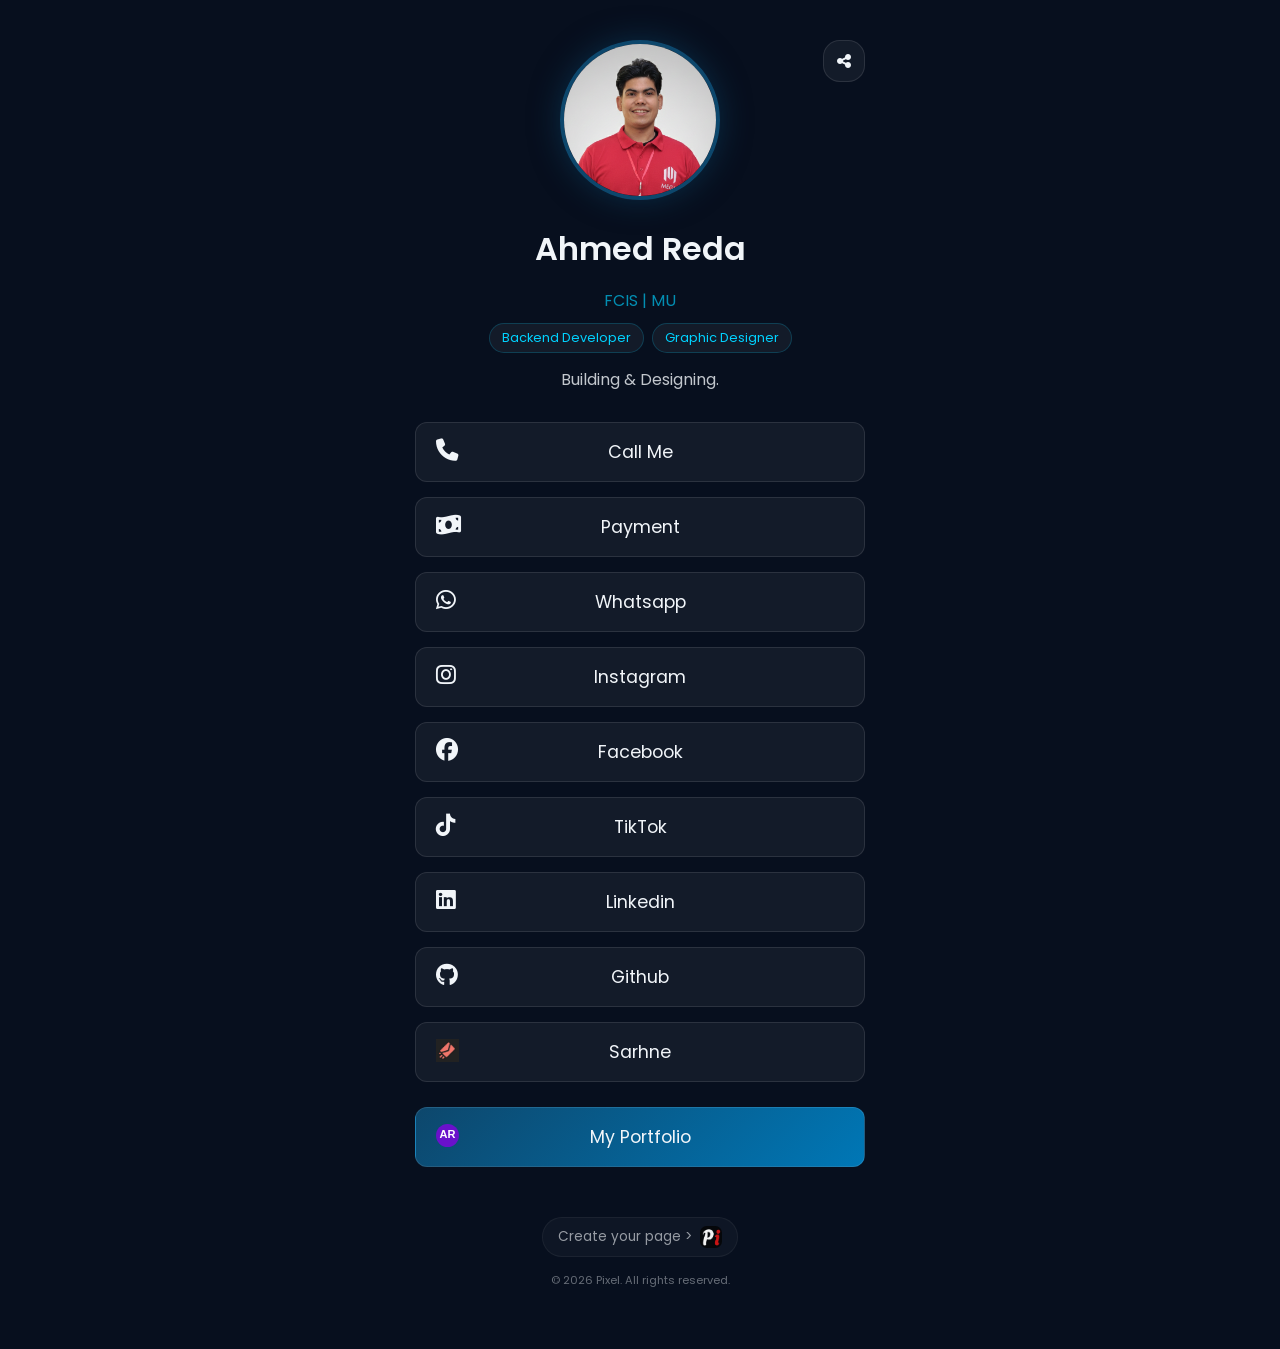
==== index.html @ ec97d22b "Update index.html" ====
<!DOCTYPE html>
<html lang="en">
<head>
    <meta charset="UTF-8">
    <meta name="viewport" content="width=device-width, initial-scale=1.0">
    <title>Ahmed Reda | Links</title>

    <link rel="icon" href="img/user.svg" type="image/svg+xml">
    <link rel="stylesheet" href="https://cdnjs.cloudflare.com/ajax/libs/font-awesome/6.5.1/css/all.min.css">
    <link href="https://fonts.googleapis.com/css2?family=Poppins:wght@300;400;600&display=swap" rel="stylesheet">
    <link rel="stylesheet" href="style.css">
</head>
<body>

    <div class="container">
        <div class="share-trigger" onclick="toggleShareMenu(true)" title="Share Profile">
            <i class="fas fa-share-nodes"></i>
        </div>

        <header class="top">
            <div class="image">
                <img class="my_photo" src="img/my_photo.jpg?v=1" alt="Ahmed Reda">
            </div>
            <h1>Ahmed Reda</h1>
            <p class="MU">FCIS | MU</p>
            <div class="tags">
                <span class="tag">Backend Developer</span>
                <span class="tag">Graphic Designer</span>
            </div>
            <p class="bio">Building & Designing.</p>
        </header>

        <div id="call-menu" class="call-menu-overlay" onclick="toggleCallMenu(false)">
            <div class="call-menu-content" onclick="event.stopPropagation()">
                <h3>Choose a Number</h3>
                <a href="tel:+201284825686" class="num-link">
                    <i class="fas fa-sim-card"></i>  012 848 25 686
                </a>
                <a href="tel:+201031898392" class="num-link">
                    <i class="fas fa-sim-card"></i>  010 318 98 392
                </a>
                <button class="close-btn" onclick="toggleCallMenu(false)">Cancel</button>
            </div>
        </div>

        <div id="share-menu" class="call-menu-overlay" onclick="toggleShareMenu(false)">
            <div class="call-menu-content" onclick="event.stopPropagation()">
                <h3>Share My Card</h3>
                
                <div id="qrcode-container">
                    <img id="qr-code" src="" alt="QR Code">
                </div>
                
                <div class="share-actions">
                    <button class="num-link" onclick="copyToClipboard()">
                        <i class="fas fa-copy"></i> <span id="copy-text">Copy Link</span>
                    </button>
                </div>
                <button class="close-btn" onclick="toggleShareMenu(false)">Close</button>
            </div>
        </div>

        <div id="payment-menu" class="call-menu-overlay" onclick="togglePaymentMenu(false)" style="display: none;">
            <div class="call-menu-content" onclick="event.stopPropagation()">
                <h3>Choose Payment Method</h3>

                <a href="tel:*9*7*01031898392*#" class="num-link">
                    <i class="fas fa-mobile-alt"></i>
                    Vodafone Cash
                </a>

                <a href="https://ipn.eg/S/ahmedreda277019/instapay/9JUvPa"
                target="_blank"
                class="num-link">
                    <i class="fas fa-building-columns"></i>
                    InstaPay
                </a>

                <button class="close-btn" onclick="togglePaymentMenu(false)">Close</button>
            </div>
        </div>

        <ul class="links">
            <li>
                <a href="javascript:void(0)" onclick="toggleCallMenu(true)">
                    <i class="fas fa-phone"></i> Call Me
                </a>
            </li>
            <li>
                <a href="javascript:void(0)" onclick="togglePaymentMenu(true)">
                    <i class="fas fa-money-bill-wave"></i> Payment
                </a>
            </li>
            <li><a href="https://wa.me/201284825686" target="_blank"><i class="fab fa-whatsapp"></i> Whatsapp</a></li>
            <li><a href="https://www.instagram.com/a7med.red3" target="_blank"><i class="fab fa-instagram"></i> Instagram</a></li>
            <li><a href="https://www.facebook.com/share/1CZmvEN8GP/" target="_blank"><i class="fab fa-facebook"></i> Facebook</a></li>
            <li><a href="https://www.tiktok.com/@a7med__red3" target="_blank"><i class="fab fa-tiktok"></i> TikTok</a></li>
            <li><a href="https://www.linkedin.com/in/ahmed-reda-446147376" target="_blank"><i class="fab fa-linkedin"></i> Linkedin</a></li>
            <li><a href="https://github.com/a7med-red3" target="_blank"><i class="fab fa-github"></i> Github</a></li>
            <li>
                <a href="https://ahmedred3.sarhne.com" target="_blank">
                    <img class="sarhne" src="img/sarhne.png" alt="sarhne"> Sarhne
                </a>
            </li>
            <li class="portfolio-btn">
                <a href="https://a7med-red3.github.io/My-Portfolio/" target="_blank">
                    <img class="AR" src="img/AR.svg" alt="AR"> My Portfolio
                </a>
            </li>
        </ul>


        <footer class="footer">
            <a href="https://pixel-card.github.io/pixel/" target="_blank" class="powered-by">
                <span>Create your page > </span>
                <img src="img/logo.png" alt="Pixel Logo" class="pi-logo">
            </a>
            <p class="copyright">© 2026 Pixel. All rights reserved.</p>
        </footer>
    </div>

    <script>

        function toggleCallMenu(open) {
            const menu = document.getElementById('call-menu');
            if(open) {
                menu.style.display = 'flex';
                document.body.style.overflow = 'hidden';
            } else {
                menu.style.display = 'none';
                document.body.style.overflow = 'auto';
            }
        }


        function toggleShareMenu(open) {
            const menu = document.getElementById('share-menu');
            const qrImg = document.getElementById('qr-code');
            if(open) {
                const currentUrl = window.location.href;
                qrImg.src = `https://api.qrserver.com/v1/create-qr-code/?size=150x150&data=${encodeURIComponent(currentUrl)}`;
                
                menu.style.display = 'flex';
                document.body.style.overflow = 'hidden';
            } else {
                menu.style.display = 'none';
                document.body.style.overflow = 'auto';
                document.getElementById('copy-text').innerText = "Copy Link";
            }
        }

        function copyToClipboard() {
            const currentUrl = window.location.href;
            navigator.clipboard.writeText(currentUrl).then(() => {
                const copyText = document.getElementById('copy-text');
                copyText.innerText = "Copied! ✅";
                setTimeout(() => {
                    copyText.innerText = "Copy Link";
                }, 2000);
            });
        }

        function togglePaymentMenu(open) {
            const menu = document.getElementById('payment-menu');
            open ? openMenu(menu) : closeMenu(menu);
        }

        function openMenu(menu) {
            menu.style.display = 'flex'; 
        }

        function closeMenu(menu) {
            menu.style.display = 'none';
        }
    </script>
</body>
</html>
---- style.css ----
:root {
    --primary-color: #0d476c;
    --accent-color: #00d2ff;
    --bg-color: #070f1e; 
    --text-color: #f1f5f9;
    --card-bg: rgba(255, 255, 255, 0.05);
}

* {
    box-sizing: border-box;
    margin: 0;
    padding: 0;
}

body {
    background: var(--bg-color);
    font-family: 'Poppins', sans-serif;
    color: var(--text-color);
    display: flex;
    justify-content: center;
    min-height: 100vh;
    padding: 40px 20px;
}

.container {
    width: 100%;
    max-width: 450px;
    text-align: center;
    position: relative; 
}

.share-trigger {
    position: absolute;
    top: 0;
    right: 0;
    background: var(--card-bg);
    width: 42px;
    height: 42px;
    border-radius: 40%;
    display: flex;
    justify-content: center;
    align-items: center;
    cursor: pointer;
    border: 1px solid rgba(255, 255, 255, 0.1);
    transition: 0.3s;
    z-index: 10;
}

.share-trigger:hover {
    background: var(--primary-color);
    border-color: var(--accent-color);
    
}

.image { margin-bottom: 18px; }

.my_photo {
    width: 160px;
    height: 160px;
    border-radius: 50%;
    object-fit: cover;
    border: 4px solid var(--primary-color);
    box-shadow: 0 0 30px rgba(13, 71, 108, 0.5);
}

h1 {
    font-size: 2rem;
    font-weight: 550;
    margin-bottom: 10px;
}

.tags {
    display: flex;
    flex-wrap: wrap;
    justify-content: center;
    gap: 8px;
    margin-bottom: 15px;
}

.tag {
    background: var(--card-bg);
    padding: 5px 12px;
    border-radius: 15px;
    font-size: 0.8rem;
    color: var(--accent-color);
    border: 1px solid rgba(0, 210, 255, 0.2);
}

.MU {
    color: #00d0ffa8;
    padding: 5px 12px;
    font-size: 1rem;
    margin-bottom: 5px;
}

.bio {
    font-size: 1rem;
    opacity: 0.8;
    line-height: 1.5;
    margin-bottom: 30px;
}

.links {
    list-style: none;
    display: flex;
    flex-direction: column;
    gap: 15px;
}

.links li {
    background: var(--card-bg);
    border: 1px solid rgba(255, 255, 255, 0.1);
    border-radius: 12px;
    transition: all 0.3s cubic-bezier(0.4, 0, 0.2, 1);
}

.links li a {
    display: block;
    padding: 16px 25px;
    color: var(--text-color);
    text-decoration: none;
    font-weight: 400;
    font-size: 1.1rem;
    position: relative;
    cursor: pointer;
}

.links li:hover {
    background: var(--primary-color);
    transform: translateY(-3px);
    box-shadow: 0 10px 20px rgba(0, 0, 0, 0.3);
    border-color: var(--accent-color);
}

.links li a i {
    position: absolute; 
    left: 20px; 
    font-size: 1.4rem;
}

.AR, .sarhne {
    width: 23px;
    position: absolute; 
    left: 20px; 
}

.portfolio-btn {
    background: linear-gradient(135deg, var(--primary-color), #0077b6) !important;
    margin-top: 10px;
}

.footer {
    margin-top: 50px;
    padding-bottom: 20px;
    text-align: center;
}

.powered-by {
    display: inline-flex;
    align-items: center;
    gap: 8px;
    text-decoration: none;
    color: rgba(241, 245, 249, 0.6); 
    font-size: 0.85rem;
    transition: 0.3s all ease;
    background: rgba(255, 255, 255, 0.03);
    padding: 8px 15px;
    border-radius: 20px;
    border: 1px solid rgba(255, 255, 255, 0.05);
}

.powered-by:hover {
    color: var(--accent-color);
    background: rgba(0, 210, 255, 0.05);
    border-color: var(--accent-color);
    transform: translateY(-2px);
}

.pi-logo {
    width: 22px;
    height: 22px;
    border-radius: 30%;
}

.copyright {
    margin-top: 15px;
    font-size: 0.7rem;
    opacity: 0.4;
}

/* --- Overlays (Call & Share) --- */
.call-menu-overlay {
    position: fixed;
    top: 0; left: 0;
    width: 100%; height: 100%;
    background: rgba(0, 0, 0, 0.85);
    backdrop-filter: blur(8px);
    display: none; 
    justify-content: center;
    align-items: flex-end; 
    z-index: 99999;
}

.call-menu-content {
    background: #0a1628;
    width: 100%;
    max-width: 450px;
    padding: 30px 20px;
    border-radius: 30px 30px 0 0;
    text-align: center;
    animation: slideUp 0.4s cubic-bezier(0.175, 0.885, 0.32, 1.275);
    display: flex;
    flex-direction: column;
    gap: 15px;
    border-top: 2px solid var(--accent-color);
}

@keyframes slideUp {
    from { transform: translateY(100%); opacity: 0; }
    to { transform: translateY(0); opacity: 1; }
}

#qrcode-container {
    background: white;
    padding: 12px;
    border-radius: 12px;
    width: fit-content;
    margin: 10px auto;
}

#qr-code {
    width: 140px;
    height: 140px;
    display: block;
}

.num-link {
    display: flex;
    align-items: center;
    justify-content: center;
    gap: 12px;
    padding: 18px;
    background: var(--card-bg);
    border-radius: 15px;
    text-decoration: none;
    color: white;
    font-size: 1.1rem;
    font-weight: 600;
    border: 1px solid rgba(0, 210, 255, 0.1);
    transition: 0.3s;
    cursor: pointer;
    width: 100%;
}

.num-link:hover {
    background: var(--primary-color);
    border-color: var(--accent-color);
}

.num-link i { color: var(--accent-color); }

.close-btn {
    margin-top: 10px;
    padding: 12px;
    border: none;
    background: none;
    color: #ff4d4d;
    font-weight: 600;
    cursor: pointer;
    font-size: 1rem;
}

@media (max-width: 480px) {
    h1 { font-size: 1.7rem; }
    .my_photo { width: 130px; height: 130px; }
    .share-trigger { top: -10px; right: 10px; }
}
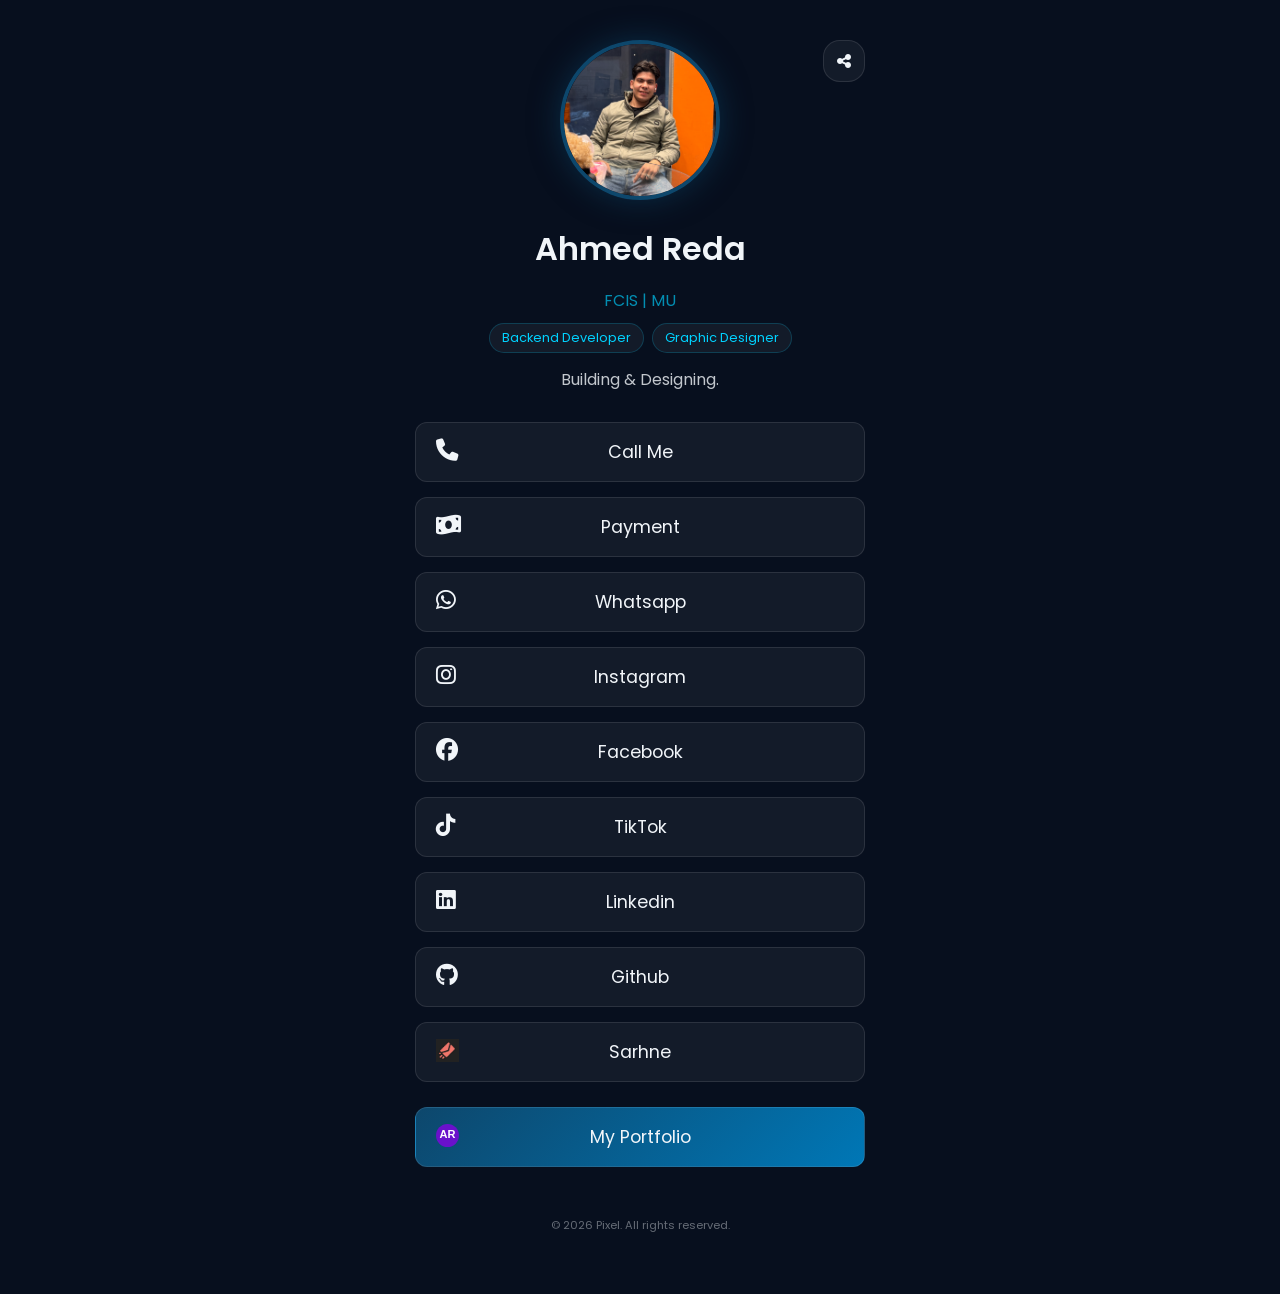
==== commit c317a94e: "Fix HTML encoding issues in index.html" ====
--- a/index.html
+++ b/index.html
@@ -111,10 +111,6 @@
 
 
         <footer class="footer">
-            <a href="https://pixel-card.github.io/pixel/" target="_blank" class="powered-by">
-                <span>Create your page > </span>
-                <img src="img/logo.png" alt="Pixel Logo" class="pi-logo">
-            </a>
             <p class="copyright">© 2026 Pixel. All rights reserved.</p>
         </footer>
     </div>
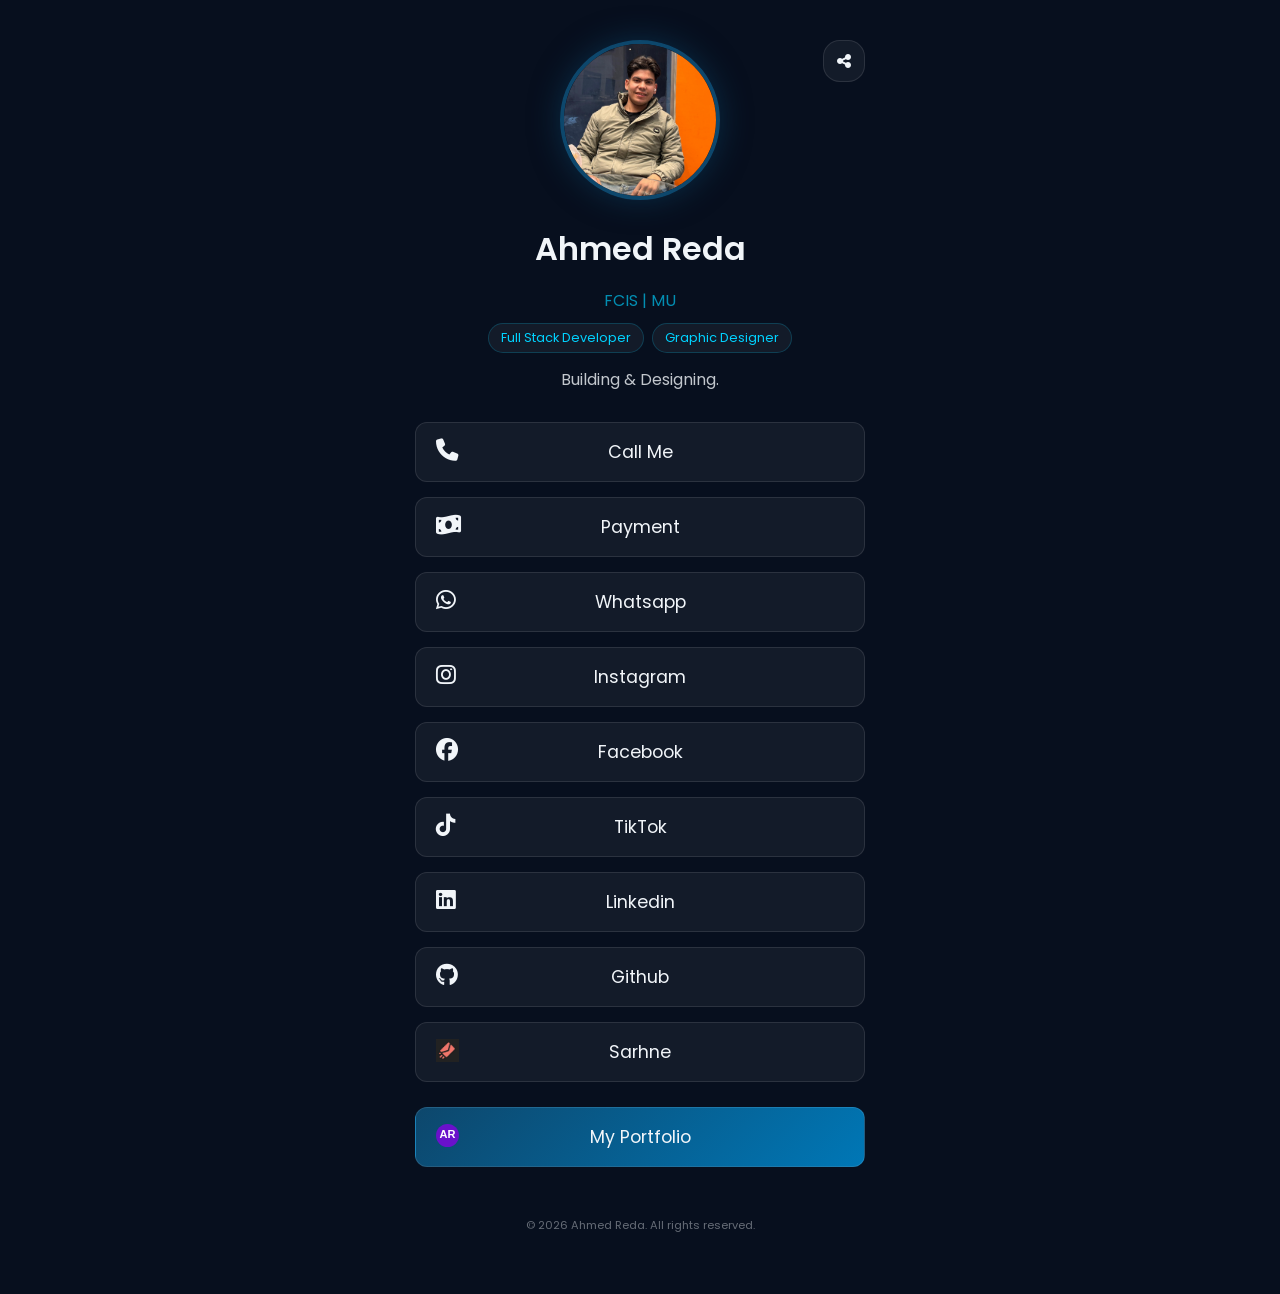
==== commit c187daee: "Update index.html" ====
--- a/index.html
+++ b/index.html
@@ -24,7 +24,7 @@
             <h1>Ahmed Reda</h1>
             <p class="MU">FCIS | MU</p>
             <div class="tags">
-                <span class="tag">Backend Developer</span>
+                <span class="tag">Full Stack Developer</span>
                 <span class="tag">Graphic Designer</span>
             </div>
             <p class="bio">Building & Designing.</p>
@@ -111,7 +111,7 @@
 
 
         <footer class="footer">
-            <p class="copyright">© 2026 Pixel. All rights reserved.</p>
+            <p class="copyright">© 2026 Ahmed Reda. All rights reserved.</p>
         </footer>
     </div>
 
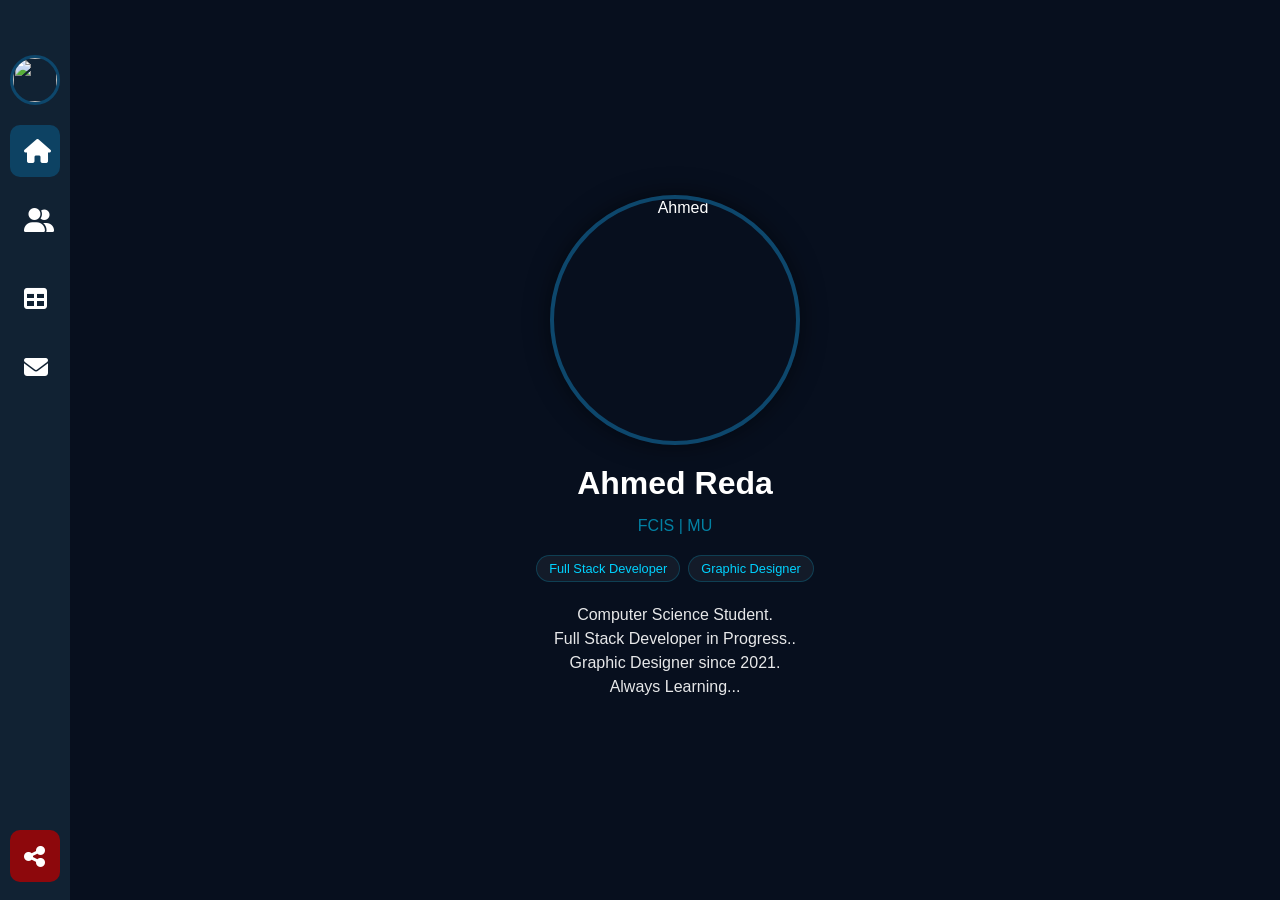
==== commit 2121f4f2: "Add files via upload" ====
--- a/index.html
+++ b/index.html
@@ -3,45 +3,68 @@
 <head>
     <meta charset="UTF-8">
     <meta name="viewport" content="width=device-width, initial-scale=1.0">
-    <title>Ahmed Reda | Links</title>
 
-    <link rel="icon" href="img/user.svg" type="image/svg+xml">
-    <link rel="stylesheet" href="https://cdnjs.cloudflare.com/ajax/libs/font-awesome/6.5.1/css/all.min.css">
-    <link href="https://fonts.googleapis.com/css2?family=Poppins:wght@300;400;600&display=swap" rel="stylesheet">
     <link rel="stylesheet" href="style.css">
+    <link rel="icon" href="assist/img/AR.svg" type="image/svg+xml">
+    <link rel="stylesheet"
+        href="https://cdnjs.cloudflare.com/ajax/libs/font-awesome/6.4.0/css/all.min.css">
+
+    <title>Ahmed Reda</title>
 </head>
+
 <body>
 
-    <div class="container">
-        <div class="share-trigger" onclick="toggleShareMenu(true)" title="Share Profile">
-            <i class="fas fa-share-nodes"></i>
-        </div>
+    <button id="menu-toggle">
+        <i class="fas fa-bars"></i>
+    </button>
 
-        <header class="top">
-            <div class="image">
-                <img class="my_photo" src="img/my_photo.jpg?v=1" alt="Ahmed Reda">
+
+    <div class="menu">
+        <ul>
+            <li class="profile">
+                <div class="img-box">
+                    <img src="/My_Links_AR/assist/img/user.JPG" alt="">
+                </div>
+                <h2>Ahmed</h2>
+            </li>
+
+            <li>
+                <a class="home" href="/My_Links_AR/index.html">
+                    <i class="fas fa-home"></i>
+                    <p>Home</p>
+                </a>
+            </li>
+
+            <li>
+                <a class="fullstack" href="/My_Links_AR/html/Full Stack.html">
+                    <i class="fas fa-user-group"></i>
+                    <p>Full Stack</p>
+                </a>
+            </li>
+
+            <li>
+                <a class="graphic" href="/My_Links_AR/html/Graphic.html">
+                    <i class="fas fa-table"></i>
+                    <p>Graphic Design</p>
+                </a>
+            </li>
+
+            <li>
+                <a class="contact" href="/My_Links_AR/html/Contact.html">
+                    <i class="fas fa-envelope"></i>
+                    <p>Contact</p>
+                </a>
+            </li>
+
+            <li class="share">
+                <a href="#" class="share-trigger" onclick="toggleShareMenu(true)" title="Share Profile">
+                    <i class="fas fa-share-nodes"></i>
+                    <p>Share</p>
+                    
+                </a>                
             </div>
-            <h1>Ahmed Reda</h1>
-            <p class="MU">FCIS | MU</p>
-            <div class="tags">
-                <span class="tag">Full Stack Developer</span>
-                <span class="tag">Graphic Designer</span>
-            </div>
-            <p class="bio">Building & Designing.</p>
-        </header>
-
-        <div id="call-menu" class="call-menu-overlay" onclick="toggleCallMenu(false)">
-            <div class="call-menu-content" onclick="event.stopPropagation()">
-                <h3>Choose a Number</h3>
-                <a href="tel:+201284825686" class="num-link">
-                    <i class="fas fa-sim-card"></i>  012 848 25 686
-                </a>
-                <a href="tel:+201031898392" class="num-link">
-                    <i class="fas fa-sim-card"></i>  010 318 98 392
-                </a>
-                <button class="close-btn" onclick="toggleCallMenu(false)">Cancel</button>
-            </div>
-        </div>
+            </li>
+        </ul>
 
         <div id="share-menu" class="call-menu-overlay" onclick="toggleShareMenu(false)">
             <div class="call-menu-content" onclick="event.stopPropagation()">
@@ -53,81 +76,58 @@
                 
                 <div class="share-actions">
                     <button class="num-link" onclick="copyToClipboard()">
-                        <i class="fas fa-copy"></i> <span id="copy-text">Copy Link</span>
+                        <span id="copy-text">Copy Link</span>
                     </button>
                 </div>
                 <button class="close-btn" onclick="toggleShareMenu(false)">Close</button>
             </div>
         </div>
-
-        <div id="payment-menu" class="call-menu-overlay" onclick="togglePaymentMenu(false)" style="display: none;">
-            <div class="call-menu-content" onclick="event.stopPropagation()">
-                <h3>Choose Payment Method</h3>
-
-                <a href="tel:*9*7*01031898392*#" class="num-link">
-                    <i class="fas fa-mobile-alt"></i>
-                    Vodafone Cash
-                </a>
-
-                <a href="https://ipn.eg/S/ahmedreda277019/instapay/9JUvPa"
-                target="_blank"
-                class="num-link">
-                    <i class="fas fa-building-columns"></i>
-                    InstaPay
-                </a>
-
-                <button class="close-btn" onclick="togglePaymentMenu(false)">Close</button>
-            </div>
-        </div>
-
-        <ul class="links">
-            <li>
-                <a href="javascript:void(0)" onclick="toggleCallMenu(true)">
-                    <i class="fas fa-phone"></i> Call Me
-                </a>
-            </li>
-            <li>
-                <a href="javascript:void(0)" onclick="togglePaymentMenu(true)">
-                    <i class="fas fa-money-bill-wave"></i> Payment
-                </a>
-            </li>
-            <li><a href="https://wa.me/201284825686" target="_blank"><i class="fab fa-whatsapp"></i> Whatsapp</a></li>
-            <li><a href="https://www.instagram.com/a7med.red3" target="_blank"><i class="fab fa-instagram"></i> Instagram</a></li>
-            <li><a href="https://www.facebook.com/share/1CZmvEN8GP/" target="_blank"><i class="fab fa-facebook"></i> Facebook</a></li>
-            <li><a href="https://www.tiktok.com/@a7med__red3" target="_blank"><i class="fab fa-tiktok"></i> TikTok</a></li>
-            <li><a href="https://www.linkedin.com/in/ahmed-reda-446147376" target="_blank"><i class="fab fa-linkedin"></i> Linkedin</a></li>
-            <li><a href="https://github.com/a7med-red3" target="_blank"><i class="fab fa-github"></i> Github</a></li>
-            <li>
-                <a href="https://ahmedred3.sarhne.com" target="_blank">
-                    <img class="sarhne" src="img/sarhne.png" alt="sarhne"> Sarhne
-                </a>
-            </li>
-            <li class="portfolio-btn">
-                <a href="https://a7med-red3.github.io/My-Portfolio/" target="_blank">
-                    <img class="AR" src="img/AR.svg" alt="AR"> My Portfolio
-                </a>
-            </li>
-        </ul>
+    </div>
 
 
-        <footer class="footer">
-            <p class="copyright">© 2026 Ahmed Reda. All rights reserved.</p>
-        </footer>
-    </div>
+    
+    <header class="top">
+        <img class="my_photo" src="assist/img/user.JPG" alt="Ahmed">
+        <h1>Ahmed Reda</h1>
+
+        <p class="MU">FCIS | MU</p>
+            <div class="tags">
+                <span class="tag">Full Stack Developer</span>
+                <span class="tag">Graphic Designer</span>
+            </div>
+
+            <p class="bio">
+                <p>Computer Science Student.</p>
+                <p>Full Stack Developer in Progress..</p>
+                <p>Graphic Designer since 2021.</p>
+                <p>Always Learning...</p>
+            </p>
+            
+    </header>
 
     <script>
 
-        function toggleCallMenu(open) {
-            const menu = document.getElementById('call-menu');
-            if(open) {
-                menu.style.display = 'flex';
-                document.body.style.overflow = 'hidden';
-            } else {
-                menu.style.display = 'none';
-                document.body.style.overflow = 'auto';
-            }
+        const menu = document.querySelector(".menu");
+        const btn = document.getElementById("menu-toggle");
+
+        btn.onclick = () => {
+            menu.classList.toggle("active");
         }
 
+        document.addEventListener("click", function (e) {
+
+            if (
+                window.innerWidth <= 768 &&
+                !menu.contains(e.target) &&
+                !btn.contains(e.target)
+            ) {
+                menu.classList.remove("active");
+            }
+
+        });
+
+        
+        // =====================
 
         function toggleShareMenu(open) {
             const menu = document.getElementById('share-menu');
@@ -156,11 +156,6 @@
             });
         }
 
-        function togglePaymentMenu(open) {
-            const menu = document.getElementById('payment-menu');
-            open ? openMenu(menu) : closeMenu(menu);
-        }
-
         function openMenu(menu) {
             menu.style.display = 'flex'; 
         }
@@ -169,5 +164,7 @@
             menu.style.display = 'none';
         }
     </script>
+
+
 </body>
-</html>
+</html>
--- a/style.css
+++ b/style.css
@@ -1,72 +1,144 @@
-:root {
-    --primary-color: #0d476c;
-    --accent-color: #00d2ff;
-    --bg-color: #070f1e; 
-    --text-color: #f1f5f9;
-    --card-bg: rgba(255, 255, 255, 0.05);
-}
-
-* {
-    box-sizing: border-box;
-    margin: 0;
-    padding: 0;
-}
-
-body {
-    background: var(--bg-color);
-    font-family: 'Poppins', sans-serif;
-    color: var(--text-color);
-    display: flex;
-    justify-content: center;
-    min-height: 100vh;
-    padding: 40px 20px;
-}
-
-.container {
-    width: 100%;
-    max-width: 450px;
-    text-align: center;
-    position: relative; 
-}
-
-.share-trigger {
-    position: absolute;
-    top: 0;
-    right: 0;
-    background: var(--card-bg);
-    width: 42px;
-    height: 42px;
-    border-radius: 40%;
-    display: flex;
-    justify-content: center;
-    align-items: center;
-    cursor: pointer;
-    border: 1px solid rgba(255, 255, 255, 0.1);
-    transition: 0.3s;
-    z-index: 10;
-}
-
-.share-trigger:hover {
-    background: var(--primary-color);
-    border-color: var(--accent-color);
+*{
+    margin:0;
+    padding:0;
+    box-sizing:border-box;
+    font-family:sans-serif;
+    color:white;
+}
+
+body{
+    display:flex;
+    background:#070f1e;
+}
+
+/* زرار المينيو */
+
+#menu-toggle{
+
+    position:fixed;
+    top:15px;
+    left:15px;
+
+    width:45px;
+    height:45px;
+
+    border:none;
+    border-radius:8px;
+
+    background:#123;
+    color:white;
+
+    cursor:pointer;
+    display:none;
+    z-index:1001;
+    font-size:22px;
+
+}
+
+/* المينيو */
+
+.menu{
+
+    background:#123;
+
+    width:70px;
+    height:100dvh;
+
+    padding:10px;
+    overflow:hidden;
+
+    transition:.3s;
+    flex-shrink:0;
+}
+
+.menu:hover{
+    width:220px;
+}
+
+ul{
+    list-style:none;
+    height:100%;
+    position:relative;
+}
+
+.profile{
+    display:flex;
+    align-items:center;
+    gap:20px;
+    padding-top: 45px;
+    margin-bottom:20px;
+}
+
+.img-box{
+    width:50px;
+    height:50px;
+    border-radius:50%;
+    overflow:hidden;
+    border:3px solid #0d476c;
+    flex-shrink:0;
+}
+
+.img-box img{
+    width:100%;
+    height:100%;
+    object-fit:cover;
+}
     
-}
-
-.image { margin-bottom: 18px; }
-
-.my_photo {
-    width: 160px;
-    height: 160px;
-    border-radius: 50%;
-    object-fit: cover;
-    border: 4px solid var(--primary-color);
-    box-shadow: 0 0 30px rgba(13, 71, 108, 0.5);
-}
-
-h1 {
-    font-size: 2rem;
-    font-weight: 550;
-    margin-bottom: 10px;
+ul li a{
+    text-decoration:none;
+    display:flex;
+    align-items:center;
+    gap:32px;
+    padding:14px;
+    border-radius:10px;
+    transition:.3s;
+    margin:8px 0;
+}
+
+ul li a:hover,
+.home{
+    background:#0d486cdb;
+
+}
+
+ul li a i{
+    font-size:24px;
+    width:30px;
+}
+
+.share{
+    position:absolute;
+    bottom:0;
+    width:100%;
+}
+
+.share a{
+    background:#b30000c3;
+}
+
+/* ------- Header -------- */
+.top{
+
+    flex:1;
+    display:flex;
+    justify-content:center;
+    align-items:center;
+    flex-direction:column;
+    text-align:center;
+    padding:30px;
+}
+
+.my_photo{
+    width:250px;
+    height:250px;
+    border-radius:50%;
+    object-fit:cover;
+    border:4px solid #0d476c;
+    box-shadow:0 0 25px rgba(0,0,0,.5);
+}
+
+.top h1{
+    margin-top:20px;
 }
 
 .tags {
@@ -77,116 +149,67 @@
     margin-bottom: 15px;
 }
 
-.tag {
-    background: var(--card-bg);
+.tags .tag {
+    background: #ffffff0d;
     padding: 5px 12px;
     border-radius: 15px;
     font-size: 0.8rem;
-    color: var(--accent-color);
+    color: #00d2ff;
     border: 1px solid rgba(0, 210, 255, 0.2);
 }
 
 .MU {
     color: #00d0ffa8;
-    padding: 5px 12px;
+    padding: 15px 12px;
     font-size: 1rem;
     margin-bottom: 5px;
 }
 
-.bio {
+p{
+    padding: 3px;
     font-size: 1rem;
-    opacity: 0.8;
-    line-height: 1.5;
-    margin-bottom: 30px;
-}
-
-.links {
-    list-style: none;
-    display: flex;
-    flex-direction: column;
-    gap: 15px;
-}
-
-.links li {
-    background: var(--card-bg);
-    border: 1px solid rgba(255, 255, 255, 0.1);
-    border-radius: 12px;
-    transition: all 0.3s cubic-bezier(0.4, 0, 0.2, 1);
-}
-
-.links li a {
-    display: block;
-    padding: 16px 25px;
-    color: var(--text-color);
-    text-decoration: none;
-    font-weight: 400;
-    font-size: 1.1rem;
-    position: relative;
-    cursor: pointer;
-}
-
-.links li:hover {
-    background: var(--primary-color);
-    transform: translateY(-3px);
-    box-shadow: 0 10px 20px rgba(0, 0, 0, 0.3);
-    border-color: var(--accent-color);
-}
-
-.links li a i {
-    position: absolute; 
-    left: 20px; 
-    font-size: 1.4rem;
-}
-
-.AR, .sarhne {
-    width: 23px;
-    position: absolute; 
-    left: 20px; 
-}
-
-.portfolio-btn {
-    background: linear-gradient(135deg, var(--primary-color), #0077b6) !important;
-    margin-top: 10px;
-}
-
-.footer {
-    margin-top: 50px;
-    padding-bottom: 20px;
-    text-align: center;
-}
-
-.powered-by {
-    display: inline-flex;
-    align-items: center;
-    gap: 8px;
-    text-decoration: none;
-    color: rgba(241, 245, 249, 0.6); 
-    font-size: 0.85rem;
-    transition: 0.3s all ease;
-    background: rgba(255, 255, 255, 0.03);
-    padding: 8px 15px;
-    border-radius: 20px;
-    border: 1px solid rgba(255, 255, 255, 0.05);
-}
-
-.powered-by:hover {
-    color: var(--accent-color);
-    background: rgba(0, 210, 255, 0.05);
-    border-color: var(--accent-color);
-    transform: translateY(-2px);
-}
-
-.pi-logo {
-    width: 22px;
-    height: 22px;
-    border-radius: 30%;
-}
-
-.copyright {
-    margin-top: 15px;
-    font-size: 0.7rem;
-    opacity: 0.4;
-}
+    opacity: 0.9;
+}
+
+@media(max-width:768px){
+
+    #menu-toggle{
+        display:block;
+    }
+
+    .menu{
+        position:fixed;
+        top:0;
+        left:-240px;
+        width:180px;
+        z-index:1000;
+        padding:20px;
+
+    }
+
+    .menu.active{
+        left:0;
+    }
+
+    .menu:hover{
+        width:180px;
+    }
+
+    .top{
+        width:100%;
+        padding:100px 20px;
+
+    }
+
+    .my_photo{
+        width:200px;
+        height:200px;
+    }
+
+}
+
+
+
 
 /* --- Overlays (Call & Share) --- */
 .call-menu-overlay {
@@ -212,7 +235,7 @@
     display: flex;
     flex-direction: column;
     gap: 15px;
-    border-top: 2px solid var(--accent-color);
+    border-top: 2px solid #00d2ff;
 }
 
 @keyframes slideUp {
@@ -253,11 +276,9 @@
 }
 
 .num-link:hover {
-    background: var(--primary-color);
-    border-color: var(--accent-color);
-}
-
-.num-link i { color: var(--accent-color); }
+    background: #0d476c;
+    border-color: #00d2ff;
+}
 
 .close-btn {
     margin-top: 10px;
@@ -275,4 +296,3 @@
     .my_photo { width: 130px; height: 130px; }
     .share-trigger { top: -10px; right: 10px; }
 }
-
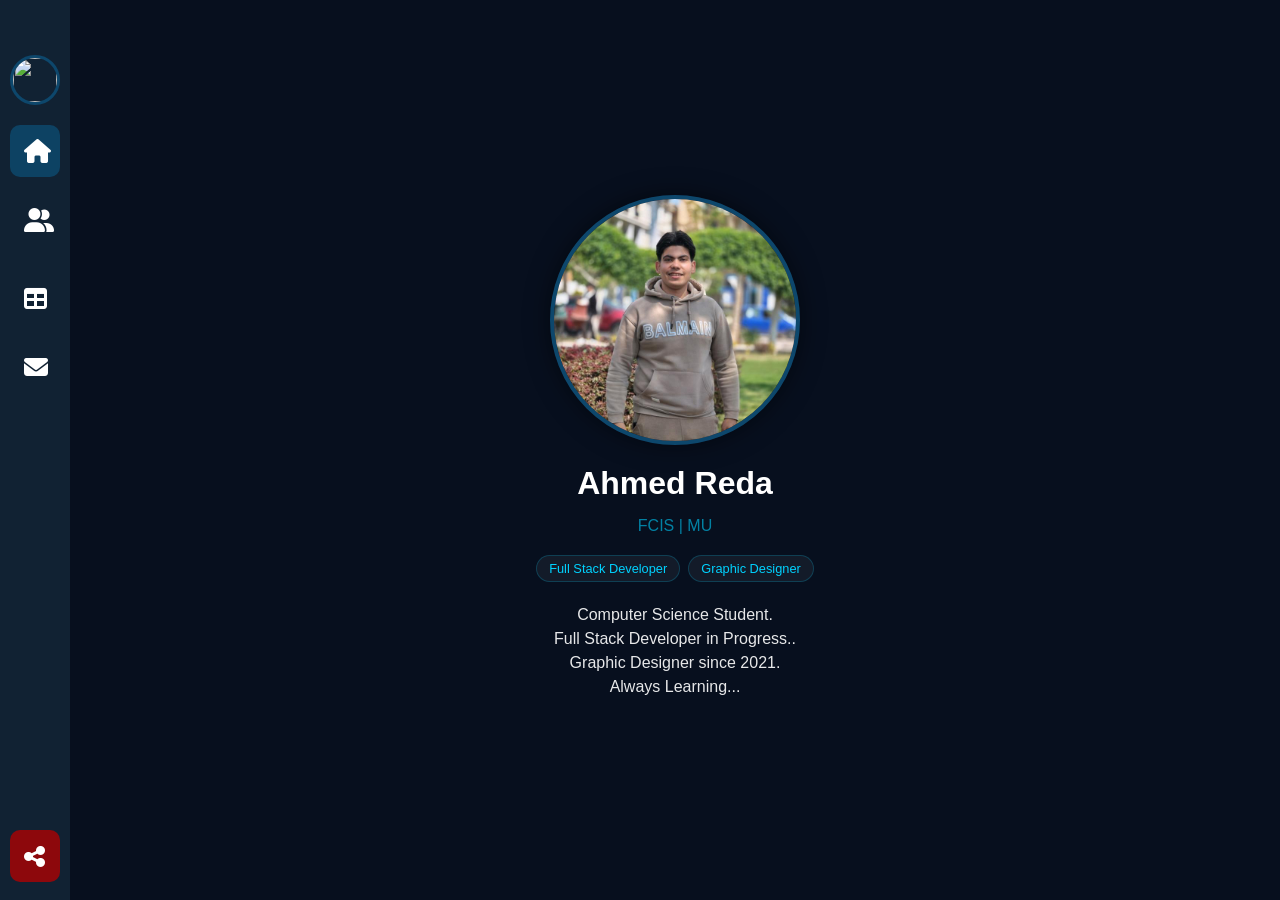
==== commit fee1e456: "edit html" ====
--- a/index.html
+++ b/index.html
@@ -5,7 +5,7 @@
     <meta name="viewport" content="width=device-width, initial-scale=1.0">
 
     <link rel="stylesheet" href="style.css">
-    <link rel="icon" href="assist/img/AR.svg" type="image/svg+xml">
+    <link rel="icon" href="/assist/img/AR.svg" type="image/svg+xml">
     <link rel="stylesheet"
         href="https://cdnjs.cloudflare.com/ajax/libs/font-awesome/6.4.0/css/all.min.css">
 
@@ -167,4 +167,4 @@
 
 
 </body>
-</html>+</html>
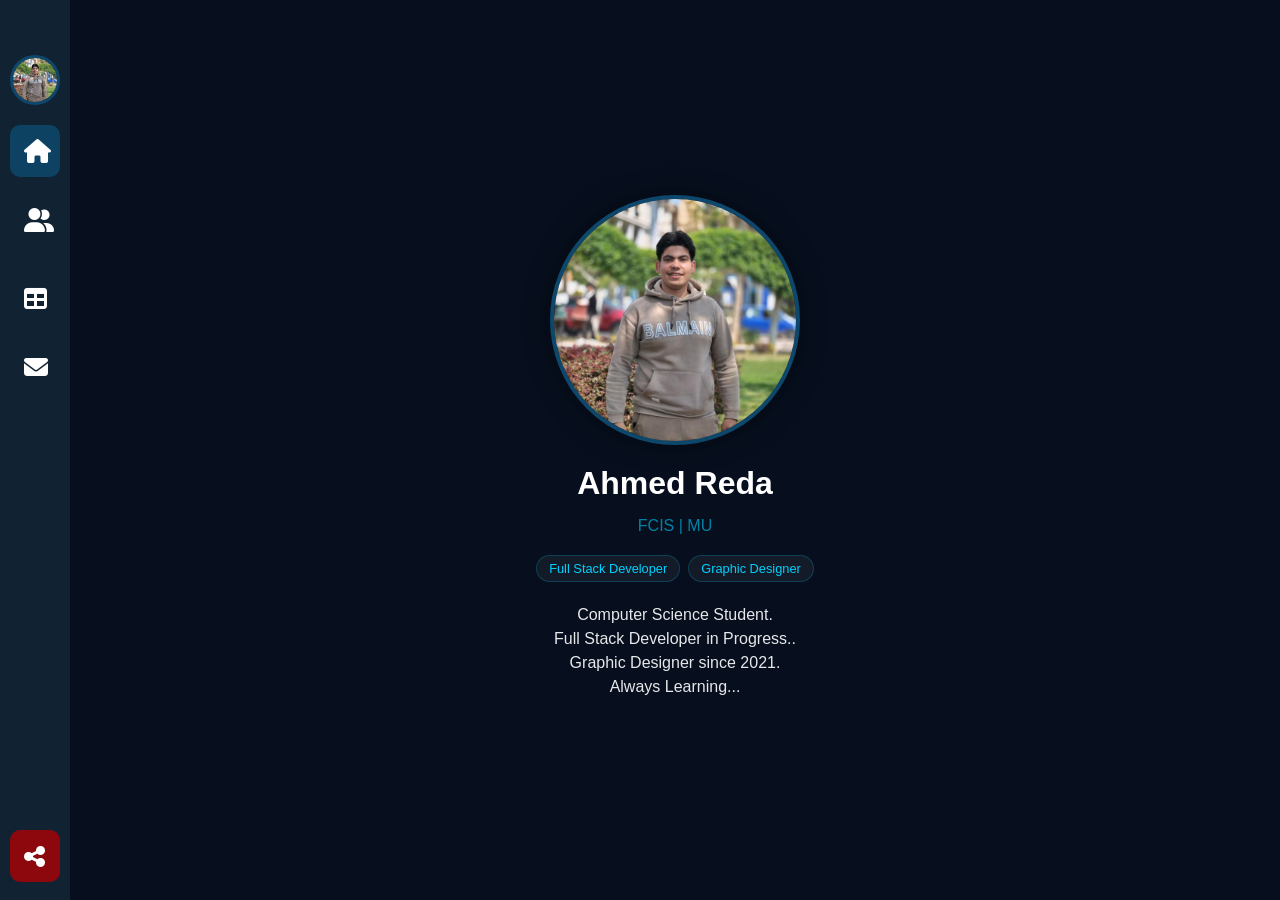
==== commit e0e640f4: "Update index.html" ====
--- a/index.html
+++ b/index.html
@@ -5,7 +5,7 @@
     <meta name="viewport" content="width=device-width, initial-scale=1.0">
 
     <link rel="stylesheet" href="style.css">
-    <link rel="icon" href="/assist/img/AR.svg" type="image/svg+xml">
+    <link rel="icon" href="assist/img/AR.svg" type="image/svg+xml">
     <link rel="stylesheet"
         href="https://cdnjs.cloudflare.com/ajax/libs/font-awesome/6.4.0/css/all.min.css">
 
@@ -23,34 +23,34 @@
         <ul>
             <li class="profile">
                 <div class="img-box">
-                    <img src="/My_Links_AR/assist/img/user.JPG" alt="">
+                    <img src="assist/img/user.JPG" alt="">
                 </div>
                 <h2>Ahmed</h2>
             </li>
 
             <li>
-                <a class="home" href="/My_Links_AR/index.html">
+                <a class="home" href="index.html">
                     <i class="fas fa-home"></i>
                     <p>Home</p>
                 </a>
             </li>
 
             <li>
-                <a class="fullstack" href="/My_Links_AR/html/Full Stack.html">
+                <a class="fullstack" href="html/Full Stack.html">
                     <i class="fas fa-user-group"></i>
                     <p>Full Stack</p>
                 </a>
             </li>
 
             <li>
-                <a class="graphic" href="/My_Links_AR/html/Graphic.html">
+                <a class="graphic" href="html/Graphic.html">
                     <i class="fas fa-table"></i>
                     <p>Graphic Design</p>
                 </a>
             </li>
 
             <li>
-                <a class="contact" href="/My_Links_AR/html/Contact.html">
+                <a class="contact" href="html/Contact.html">
                     <i class="fas fa-envelope"></i>
                     <p>Contact</p>
                 </a>
